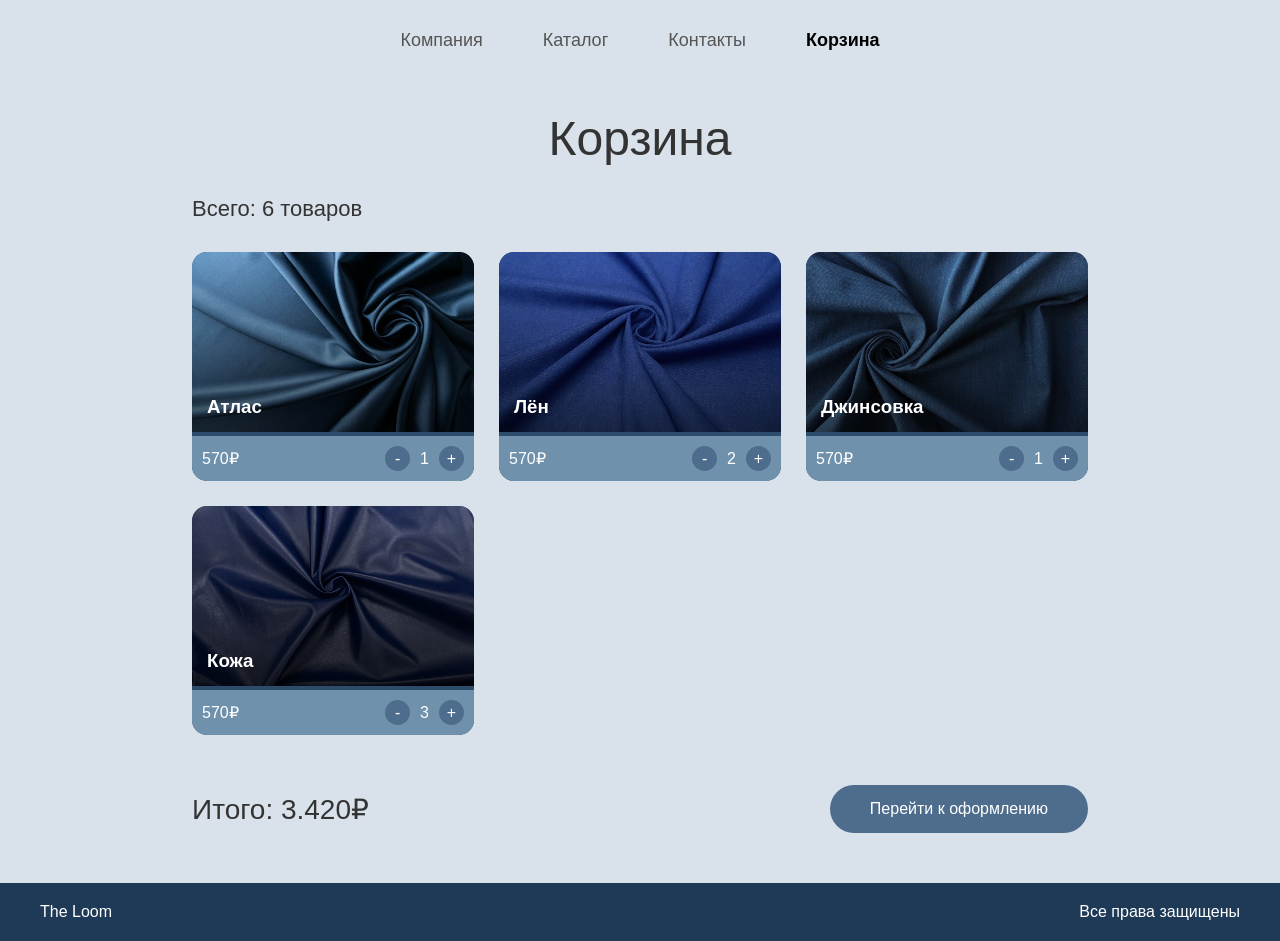
==== cart.html @ 98ae92cb "Add files via upload" ====
<!DOCTYPE html>
<html lang="ru">
<head>
<meta charset="UTF-8">
<meta name="viewport" content="width=device-width, initial-scale=1.0">
<title>Корзина | The Loom</title>
<link rel="stylesheet" href="styles/cart.css">
</head>

<body>

<header>
    <nav>
        <a href="index.html">Компания</a>
        <a href="catalog.html">Каталог</a>
        <a href="contacts.html">Контакты</a>
        <a href="#" class="active">Корзина</a>
    </nav>
</header>

<div class="title">Корзина</div>

<div class="container">

    <div class="total-items">Всего: 6 товаров</div>

    <div class="grid">

        <div class="card">
            <img src="/images/atlas.png">
            <h3>Атлас</h3>
            <div class="bottom">
                <div>570₽</div>
                <div class="controls">
                    <div class="btn">-</div>
                    <div>1</div>
                    <div class="btn">+</div>
                </div>
            </div>
        </div>

        <div class="card">
            <img src="/images/len.png">
            <h3>Лён</h3>
            <div class="bottom">
                <div>570₽</div>
                <div class="controls">
                    <div class="btn">-</div>
                    <div>2</div>
                    <div class="btn">+</div>
                </div>
            </div>
        </div>

        <div class="card">
            <img src="/images/jeans.png">
            <h3>Джинсовка</h3>
            <div class="bottom">
                <div>570₽</div>
                <div class="controls">
                    <div class="btn">-</div>
                    <div>1</div>
                    <div class="btn">+</div>
                </div>
            </div>
        </div>

        <div class="card">
            <img src="/images/lether.png">
            <h3>Кожа</h3>
            <div class="bottom">
                <div>570₽</div>
                <div class="controls">
                    <div class="btn">-</div>
                    <div>3</div>
                    <div class="btn">+</div>
                </div>
            </div>
        </div>

    </div>

    <div class="summary">
        <div class="sum">Итого: 3.420₽</div>
        <a href="#" class="checkout">Перейти к оформлению</a>
    </div>

</div>

<footer>
    <div>The Loom</div>
    <div>Все права защищены</div>
</footer>

</body>
</html>
---- styles/cart.css ----
* {
    margin: 0;
    padding: 0;
    box-sizing: border-box;
    font-family: Arial, sans-serif;
}

body {
    background: #d9e1ea;
}

/* HEADER */
header {
    padding: 30px;
    text-align: center;
}

nav {
    display: flex;
    justify-content: center;
    gap: 60px;
    font-size: 18px;
}

nav a {
    text-decoration: none;
    color: #555;
}

nav a.active {
    font-weight: bold;
    color: #000;
}

/* TITLE */
.title {
    text-align: center;
    font-size: 48px;
    margin: 30px 0;
    color: #333;
}

/* CONTENT */
.container {
    width: 70%;
    margin: auto;
}

.total-items {
    font-size: 22px;
    margin-bottom: 30px;
    color: #333;
}

/* GRID */
.grid {
    display: grid;
    grid-template-columns: repeat(3, 1fr);
    gap: 25px;
}

/* CARD */
.card {
    background: #2d4b6a;
    border-radius: 15px;
    overflow: hidden;
    color: white;
}

.card img {
    width: 100%;
    height: 180px;
    object-fit: cover;
}

.card h3 {
    position: absolute;
    margin-top: -40px;
    margin-left: 15px;
}

/* BOTTOM BAR */
.bottom {
    display: flex;
    align-items: center;
    background: #6f91ac;
    padding: 10px;
    justify-content: space-between;
}

.controls {
    display: flex;
    align-items: center;
    gap: 10px;
}

.btn {
    width: 25px;
    height: 25px;
    border-radius: 50%;
    background: #4e6d8d;
    display: flex;
    align-items: center;
    justify-content: center;
    cursor: pointer;
}

/* TOTAL */
.summary {
    display: flex;
    justify-content: space-between;
    align-items: center;
    margin: 50px 0;
}

.sum {
    font-size: 28px;
    color: #333;
}

.checkout {
    background: #4e6d8d;
    color: white;
    padding: 15px 40px;
    border-radius: 25px;
    text-decoration: none;
}

/* FOOTER */
footer {
    background: #1e3a56;
    padding: 20px 40px;
    display: flex;
    justify-content: space-between;
    color: white;
}
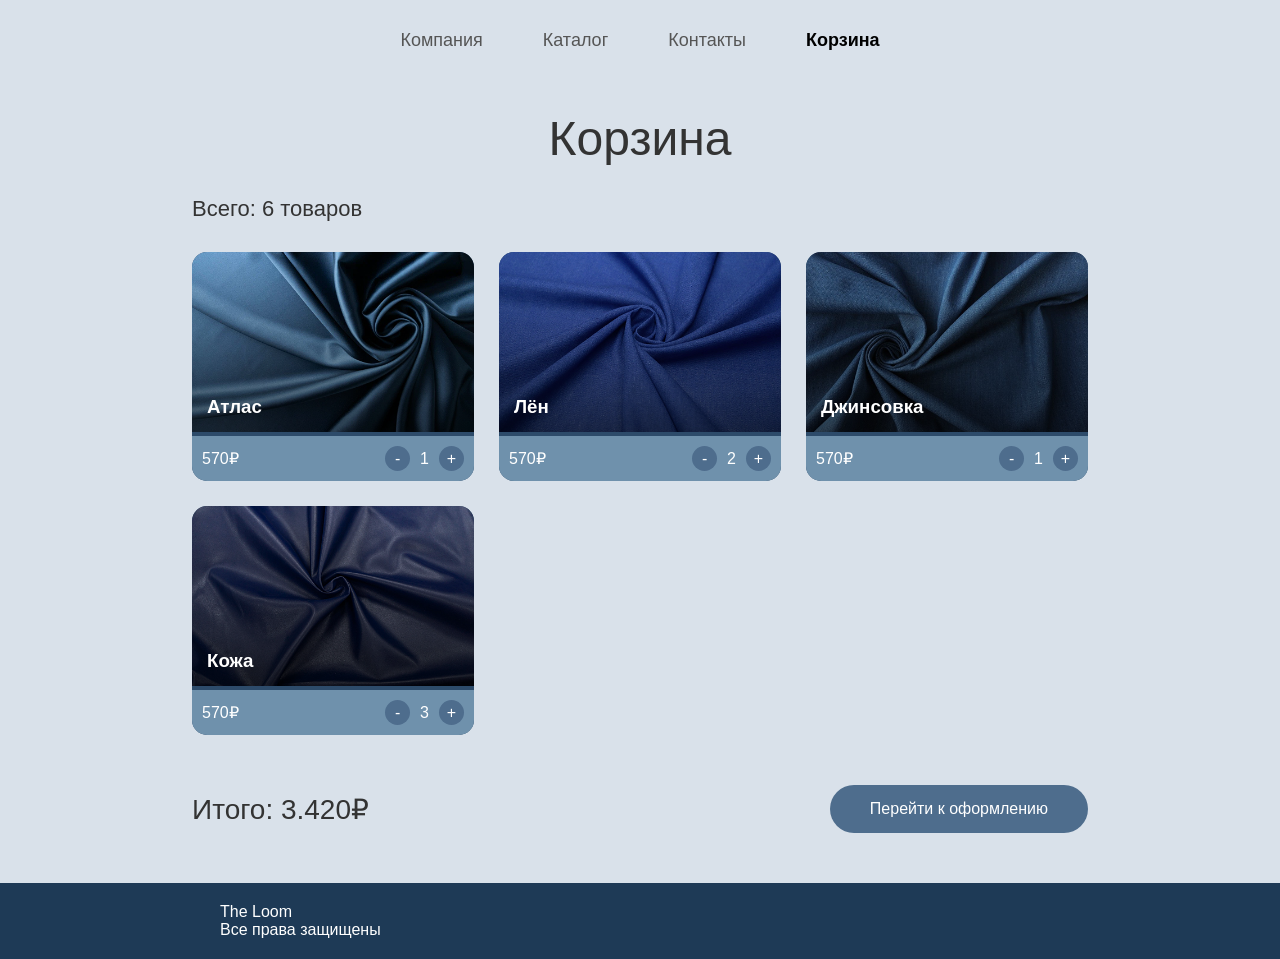
==== commit 73cdebc5: "Add files via upload" ====
--- a/cart.html
+++ b/cart.html
@@ -88,9 +88,11 @@
 </div>
 
 <footer>
-    <div>The Loom</div>
-    <div>Все права защищены</div>
-</footer>
+        <div class="container">
+            <div>The Loom</div>
+            <div>Все права защищены</div>
+        </div>
+    </footer>
 
 </body>
 </html>
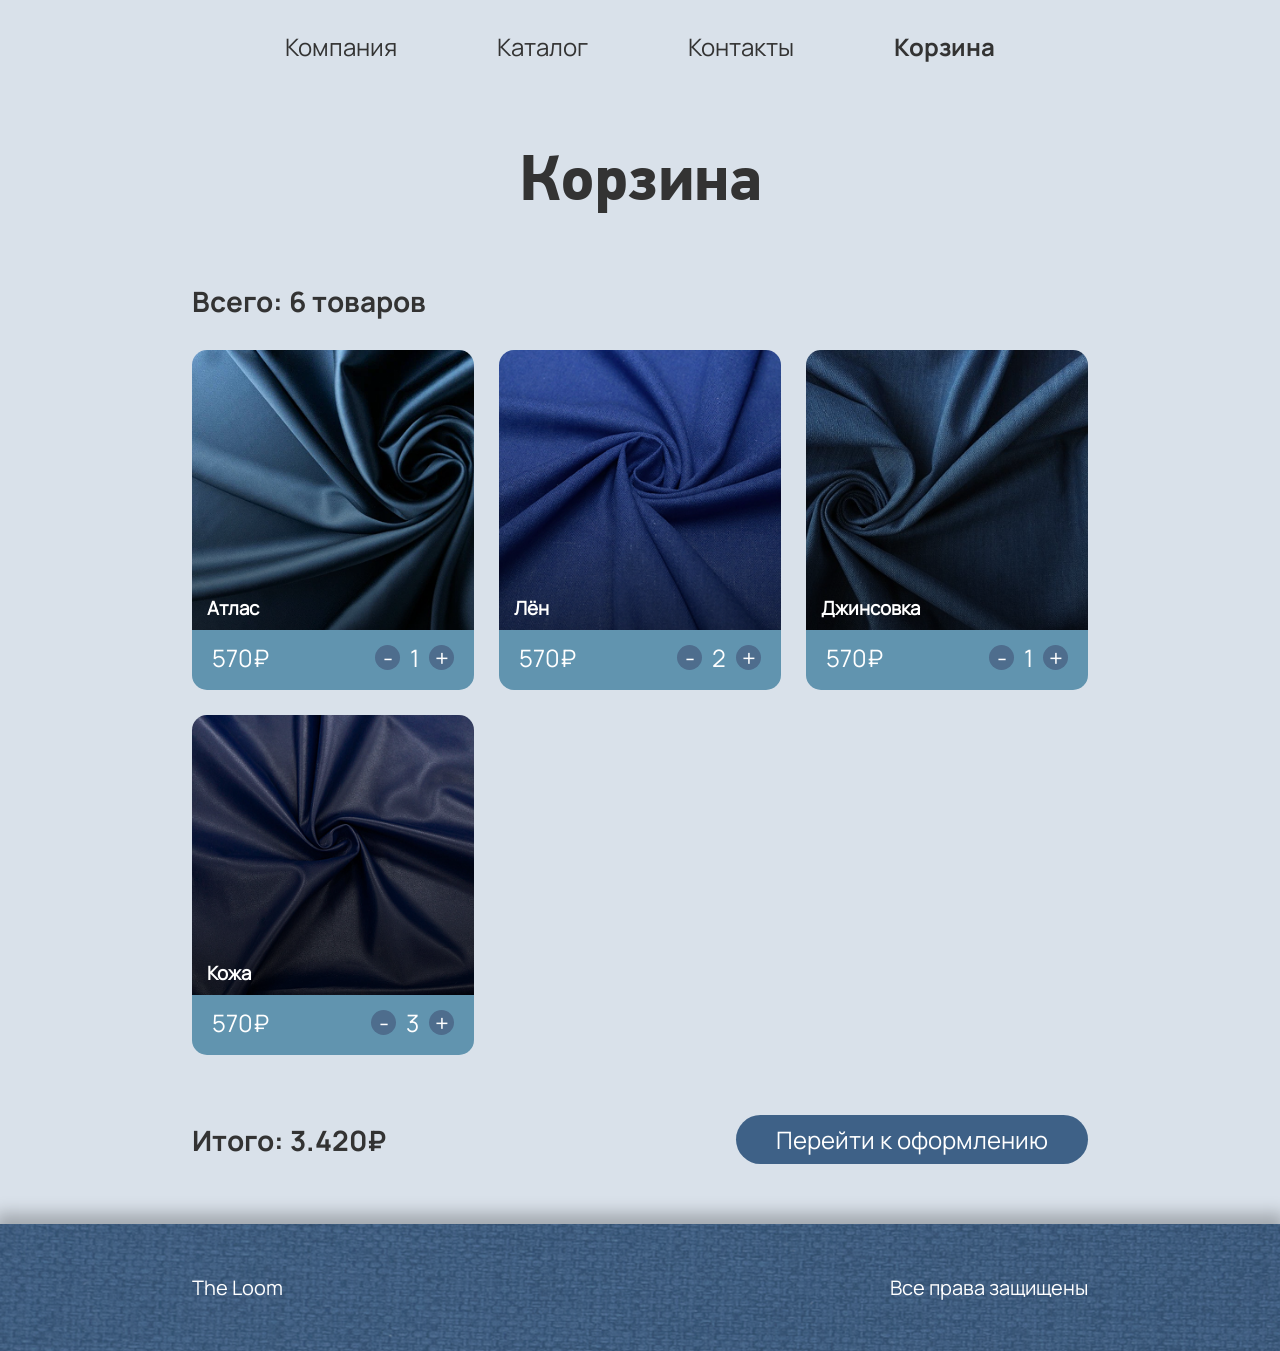
==== commit 33c7ea38: "Update cart.html" ====
--- a/cart.html
+++ b/cart.html
@@ -27,7 +27,7 @@
     <div class="grid">
 
         <div class="card">
-            <img src="/images/atlas.png">
+            <img src="images/atlas.png">
             <h3>Атлас</h3>
             <div class="bottom">
                 <div>570₽</div>
@@ -40,7 +40,7 @@
         </div>
 
         <div class="card">
-            <img src="/images/len.png">
+            <img src="images/len.png">
             <h3>Лён</h3>
             <div class="bottom">
                 <div>570₽</div>
@@ -53,7 +53,7 @@
         </div>
 
         <div class="card">
-            <img src="/images/jeans.png">
+            <img src="images/jeans.png">
             <h3>Джинсовка</h3>
             <div class="bottom">
                 <div>570₽</div>
@@ -66,7 +66,7 @@
         </div>
 
         <div class="card">
-            <img src="/images/lether.png">
+            <img src="images/lether.png">
             <h3>Кожа</h3>
             <div class="bottom">
                 <div>570₽</div>
@@ -95,4 +95,4 @@
     </footer>
 
 </body>
-</html>+</html>
--- a/styles/cart.css
+++ b/styles/cart.css
@@ -1,15 +1,34 @@
+@font-face {
+    font-family: Manrope-regular;
+    src: url(fonts/Manrope-Regular.ttf);
+}
+
+@font-face {
+    font-family: Manrope-bold;
+    src: url(fonts/Manrope-Bold.ttf);
+}
+
+@font-face {
+    font-family: PFDinTextPro-bold;
+    src: url(fonts/PFDinTextPro-Bold.ttf);
+}
+
 * {
     margin: 0;
     padding: 0;
     box-sizing: border-box;
-    font-family: Arial, sans-serif;
+    font-family: Manrope-regular;
 }
 
 body {
     background: #d9e1ea;
 }
 
-/* HEADER */
+.container{
+    max-width: 1280px;
+    margin: 0 auto;
+}
+
 header {
     padding: 30px;
     text-align: center;
@@ -18,50 +37,53 @@
 nav {
     display: flex;
     justify-content: center;
-    gap: 60px;
-    font-size: 18px;
+    gap: 100px;
+    font-size: 24px;
 }
 
 nav a {
+    color: #333;
     text-decoration: none;
-    color: #555;
 }
 
-nav a.active {
-    font-weight: bold;
-    color: #000;
+nav a:hover{
+    text-decoration: underline;
 }
 
-/* TITLE */
+.active{
+    font-family: Manrope-bold;
+}
+
+
 .title {
     text-align: center;
-    font-size: 48px;
-    margin: 30px 0;
+    margin: 40px 0;
+    font-size: 64px;
+    font-weight: bold;
+    font-family: PFDinTextPro-bold;
     color: #333;
+    margin-bottom: 60px;
 }
 
-/* CONTENT */
 .container {
     width: 70%;
     margin: auto;
 }
 
 .total-items {
-    font-size: 22px;
+    font-size: 28px;
     margin-bottom: 30px;
     color: #333;
+    font-family: Manrope-bold;
 }
 
-/* GRID */
 .grid {
     display: grid;
     grid-template-columns: repeat(3, 1fr);
     gap: 25px;
 }
 
-/* CARD */
 .card {
-    background: #2d4b6a;
     border-radius: 15px;
     overflow: hidden;
     color: white;
@@ -69,7 +91,7 @@
 
 .card img {
     width: 100%;
-    height: 180px;
+    height: 280px;
     object-fit: cover;
 }
 
@@ -79,13 +101,15 @@
     margin-left: 15px;
 }
 
-/* BOTTOM BAR */
 .bottom {
     display: flex;
     align-items: center;
-    background: #6f91ac;
-    padding: 10px;
+    background: #6194AF;
+    padding: 16px 20px;
     justify-content: space-between;
+    margin-top: -10px;
+    font-size: 24px;
+    font-family: Manrope-bold;
 }
 
 .controls {
@@ -105,32 +129,37 @@
     cursor: pointer;
 }
 
-/* TOTAL */
 .summary {
     display: flex;
     justify-content: space-between;
     align-items: center;
-    margin: 50px 0;
+    margin: 60px 0;
 }
 
 .sum {
     font-size: 28px;
     color: #333;
+    font-family: Manrope-bold;
 }
 
 .checkout {
-    background: #4e6d8d;
+    background: #3E6187;
     color: white;
-    padding: 15px 40px;
+    padding: 8px 40px;
     border-radius: 25px;
     text-decoration: none;
+    font-size: 24px;
 }
 
-/* FOOTER */
 footer {
-    background: #1e3a56;
-    padding: 20px 40px;
+    background: url(../images/footer-background.png);
+    padding: 50px 0;
+    font-size: 20px;
+    box-shadow: 0px -6px 15px 5px rgba(0, 0, 0, 0.25);
+    color: #fff;
+}
+
+footer div{
     display: flex;
     justify-content: space-between;
-    color: white;
 }
